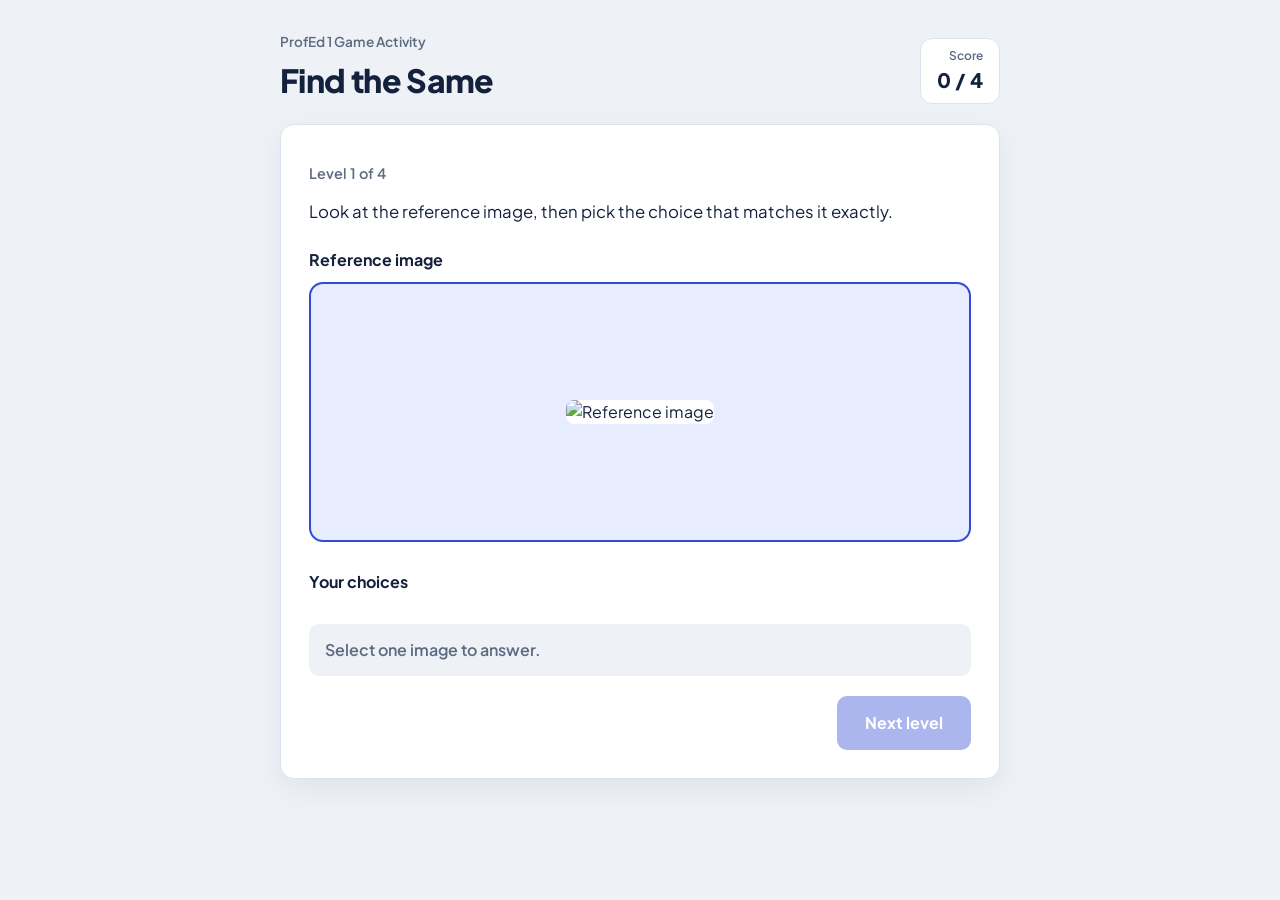
==== index.html @ 6fc79f93 "Update and rename face.html to index.html" ====
<!DOCTYPE html>
<html lang="en">
<head>
    <meta charset="UTF-8">
    <meta name="viewport" content="width=device-width, initial-scale=1.0">
    <title>Learn & Approach</title>

    <link rel="preconnect" href="https://fonts.googleapis.com">
    <link rel="preconnect" href="https://fonts.gstatic.com" crossorigin>
    <link href="https://fonts.googleapis.com/css2?family=Plus+Jakarta+Sans:wght@400;500;600;700;800&display=swap" rel="stylesheet">
    <link rel="stylesheet" href="style.css">
</head>

<body>
    <main class="app">

        <header class="topbar">
            <div>
                <p class="course">ProfEd 1 Game Activity</p>
                <h1>Find the Same</h1>
            </div>
            <div class="score-box" aria-live="polite">
                <span class="score-label">Score</span>
                <span class="score-value"><span id="score">0</span> / <span id="total">4</span></span>
            </div>
        </header>

        <!-- GAME SCREEN -->
        <section id="gameScreen" class="card">

            <div class="progress" id="progress" aria-label="Level progress"></div>
            <p class="level-text">Level <span id="levelNumber">1</span> of <span id="levelTotal">4</span></p>

            <p class="instruction">Look at the reference image, then pick the choice that matches it exactly.</p>

            <div class="reference">
                <h2>Reference image</h2>
                <div class="reference-frame">
                    <img id="referenceImage" src="" alt="Reference image">
                </div>
            </div>

            <div class="choices-head">
                <h2>Your choices</h2>
            </div>
            <div class="choices" id="choices"></div>

            <div id="feedback" class="feedback" role="status" aria-live="polite">
                Select one image to answer.
            </div>

            <div class="actions">
                <button id="nextBtn" class="btn btn-primary" type="button" disabled>Next level</button>
            </div>
        </section>

        <!-- RESULT SCREEN -->
        <section id="resultScreen" class="card result hidden">
            <p class="result-label">Game complete</p>
            <h2 class="result-score"><span id="finalScore">0</span> / <span id="finalTotal">4</span></h2>
            <p id="resultMessage" class="result-message"></p>

            <div class="actions actions-center">
                <a id="activityLink" class="btn btn-primary" href="#">Continue to activity questions</a>
                <button id="restartBtn" class="btn btn-ghost" type="button">Play again</button>
            </div>
        </section>

    </main>

    <script src="script.js"></script>
</body>
</html>
---- style.css ----
:root {
    --bg: #eef1f6;
    --surface: #ffffff;
    --ink: #14213d;
    --muted: #5d6b82;
    --line: #dde3ee;
    --accent: #2f4bd8;
    --accent-dark: #2339b0;
    --accent-soft: #e8ecff;
    --good: #12805c;
    --good-soft: #e4f6ef;
    --bad: #c23a3a;
    --bad-soft: #fdeaea;
    --radius: 14px;
}

* {
    box-sizing: border-box;
}

body {
    margin: 0;
    min-height: 100vh;
    font-family: "Plus Jakarta Sans", "Segoe UI", Arial, sans-serif;
    background: var(--bg);
    color: var(--ink);
    line-height: 1.5;
}

.app {
    max-width: 760px;
    margin: 0 auto;
    padding: 32px 20px 56px;
}

.hidden {
    display: none !important;
}

/* Top bar */
.topbar {
    display: flex;
    justify-content: space-between;
    align-items: flex-end;
    gap: 16px;
    margin-bottom: 20px;
}

.course {
    margin: 0 0 4px;
    font-size: 0.85rem;
    font-weight: 600;
    color: var(--muted);
}

h1 {
    margin: 0;
    font-size: 2rem;
    font-weight: 800;
    letter-spacing: -0.02em;
}

h2 {
    margin: 0 0 10px;
    font-size: 1rem;
    font-weight: 700;
}

.score-box {
    display: flex;
    flex-direction: column;
    align-items: flex-end;
    padding: 8px 16px;
    background: var(--surface);
    border: 1px solid var(--line);
    border-radius: 12px;
}

.score-label {
    font-size: 0.75rem;
    color: var(--muted);
    font-weight: 600;
}

.score-value {
    font-size: 1.25rem;
    font-weight: 800;
}

/* Card */
.card {
    background: var(--surface);
    border: 1px solid var(--line);
    border-radius: var(--radius);
    padding: 28px;
    box-shadow: 0 10px 30px rgba(20, 33, 61, 0.06);
}

/* Progress */
.progress {
    display: flex;
    gap: 6px;
    margin-bottom: 10px;
}

.progress-step {
    flex: 1;
    height: 6px;
    border-radius: 99px;
    background: var(--line);
    transition: background 0.3s;
}

.progress-step.current {
    background: var(--accent);
}

.progress-step.done-correct {
    background: var(--good);
}

.progress-step.done-wrong {
    background: var(--bad);
}

.level-text {
    margin: 0 0 14px;
    font-size: 0.9rem;
    font-weight: 600;
    color: var(--muted);
}

.instruction {
    margin: 0 0 24px;
    font-size: 1.05rem;
}

/* Reference */
.reference {
    margin-bottom: 28px;
}

.reference-frame {
    display: flex;
    align-items: center;
    justify-content: center;
    height: 260px;
    padding: 12px;
    background: var(--accent-soft);
    border: 2px solid var(--accent);
    border-radius: var(--radius);
}

.reference-frame img {
    max-width: 100%;
    max-height: 100%;
    object-fit: contain;
    border-radius: 8px;
    background: #fff;
}

/* Choices */
.choices {
    display: grid;
    grid-template-columns: repeat(3, 1fr);
    gap: 14px;
    margin-bottom: 20px;
}

.choice {
    position: relative;
    display: flex;
    flex-direction: column;
    align-items: center;
    gap: 10px;
    padding: 12px 12px 14px;
    background: var(--surface);
    border: 2px solid var(--line);
    border-radius: var(--radius);
    font: inherit;
    color: inherit;
    cursor: pointer;
    transition: border-color 0.2s, background 0.2s, transform 0.2s;
}

.choice img {
    width: 100%;
    height: 140px;
    object-fit: contain;
    background: #fff;
    border-radius: 8px;
}

.choice-label {
    font-size: 0.9rem;
    font-weight: 700;
    color: var(--muted);
}

.choice:hover:not(:disabled) {
    border-color: var(--accent);
    transform: translateY(-3px);
}

.choice:focus-visible,
.btn:focus-visible {
    outline: 3px solid var(--accent);
    outline-offset: 3px;
}

.choice:disabled {
    cursor: default;
}

.choice.correct {
    border-color: var(--good);
    background: var(--good-soft);
}

.choice.correct .choice-label {
    color: var(--good);
}

.choice.wrong {
    border-color: var(--bad);
    background: var(--bad-soft);
}

.choice.wrong .choice-label {
    color: var(--bad);
}

.choice.faded {
    opacity: 0.55;
}

/* Feedback */
.feedback {
    padding: 14px 16px;
    border-radius: 10px;
    background: var(--bg);
    font-weight: 600;
    color: var(--muted);
}

.feedback.good {
    background: var(--good-soft);
    color: var(--good);
}

.feedback.bad {
    background: var(--bad-soft);
    color: var(--bad);
}

/* Buttons */
.actions {
    display: flex;
    justify-content: flex-end;
    gap: 12px;
    margin-top: 20px;
}

.actions-center {
    justify-content: center;
    flex-wrap: wrap;
}

.btn {
    display: inline-block;
    padding: 13px 26px;
    border: 2px solid transparent;
    border-radius: 10px;
    font: inherit;
    font-weight: 700;
    text-decoration: none;
    cursor: pointer;
    transition: background 0.2s, border-color 0.2s, opacity 0.2s;
}

.btn-primary {
    background: var(--accent);
    color: #fff;
}

.btn-primary:hover:not(:disabled) {
    background: var(--accent-dark);
}

.btn-primary:disabled {
    opacity: 0.4;
    cursor: not-allowed;
}

.btn-ghost {
    background: transparent;
    color: var(--ink);
    border-color: var(--line);
}

.btn-ghost:hover {
    border-color: var(--ink);
}

/* Result */
.result {
    text-align: center;
    padding: 48px 28px;
}

.result-label {
    margin: 0;
    font-weight: 600;
    color: var(--muted);
}

.result-score {
    margin: 8px 0 12px;
    font-size: 4rem;
    font-weight: 800;
    letter-spacing: -0.03em;
    color: var(--accent);
}

.result-message {
    max-width: 440px;
    margin: 0 auto 8px;
    font-size: 1.05rem;
}

/* Mobile */
@media (max-width: 600px) {
    .card {
        padding: 20px;
    }

    .reference-frame {
        height: 200px;
    }

    .choices {
        grid-template-columns: 1fr;
    }

    .choice {
        flex-direction: row;
        gap: 14px;
    }

    .choice img {
        width: 45%;
        height: 100px;
    }

    .actions {
        justify-content: stretch;
    }

    .actions .btn {
        width: 100%;
        text-align: center;
    }

    h1 {
        font-size: 1.6rem;
    }
}

@media (prefers-reduced-motion: reduce) {
    * {
        transition: none !important;
    }
}:root {
    --bg: #eef1f6;
    --surface: #ffffff;
    --ink: #14213d;
    --muted: #5d6b82;
    --line: #dde3ee;
    --accent: #2f4bd8;
    --accent-dark: #2339b0;
    --accent-soft: #e8ecff;
    --good: #12805c;
    --good-soft: #e4f6ef;
    --bad: #c23a3a;
    --bad-soft: #fdeaea;
    --radius: 14px;
}

* {
    box-sizing: border-box;
}

body {
    margin: 0;
    min-height: 100vh;
    font-family: "Plus Jakarta Sans", "Segoe UI", Arial, sans-serif;
    background: var(--bg);
    color: var(--ink);
    line-height: 1.5;
}

.app {
    max-width: 760px;
    margin: 0 auto;
    padding: 32px 20px 56px;
}

.hidden {
    display: none !important;
}

/* Top bar */
.topbar {
    display: flex;
    justify-content: space-between;
    align-items: flex-end;
    gap: 16px;
    margin-bottom: 20px;
}

.course {
    margin: 0 0 4px;
    font-size: 0.85rem;
    font-weight: 600;
    color: var(--muted);
}

h1 {
    margin: 0;
    font-size: 2rem;
    font-weight: 800;
    letter-spacing: -0.02em;
}

h2 {
    margin: 0 0 10px;
    font-size: 1rem;
    font-weight: 700;
}

.score-box {
    display: flex;
    flex-direction: column;
    align-items: flex-end;
    padding: 8px 16px;
    background: var(--surface);
    border: 1px solid var(--line);
    border-radius: 12px;
}

.score-label {
    font-size: 0.75rem;
    color: var(--muted);
    font-weight: 600;
}

.score-value {
    font-size: 1.25rem;
    font-weight: 800;
}

/* Card */
.card {
    background: var(--surface);
    border: 1px solid var(--line);
    border-radius: var(--radius);
    padding: 28px;
    box-shadow: 0 10px 30px rgba(20, 33, 61, 0.06);
}

/* Progress */
.progress {
    display: flex;
    gap: 6px;
    margin-bottom: 10px;
}

.progress-step {
    flex: 1;
    height: 6px;
    border-radius: 99px;
    background: var(--line);
    transition: background 0.3s;
}

.progress-step.current {
    background: var(--accent);
}

.progress-step.done-correct {
    background: var(--good);
}

.progress-step.done-wrong {
    background: var(--bad);
}

.level-text {
    margin: 0 0 14px;
    font-size: 0.9rem;
    font-weight: 600;
    color: var(--muted);
}

.instruction {
    margin: 0 0 24px;
    font-size: 1.05rem;
}

/* Reference */
.reference {
    margin-bottom: 28px;
}

.reference-frame {
    display: flex;
    align-items: center;
    justify-content: center;
    height: 260px;
    padding: 12px;
    background: var(--accent-soft);
    border: 2px solid var(--accent);
    border-radius: var(--radius);
}

.reference-frame img {
    max-width: 100%;
    max-height: 100%;
    object-fit: contain;
    border-radius: 8px;
    background: #fff;
}

/* Choices */
.choices {
    display: grid;
    grid-template-columns: repeat(3, 1fr);
    gap: 14px;
    margin-bottom: 20px;
}

.choice {
    position: relative;
    display: flex;
    flex-direction: column;
    align-items: center;
    gap: 10px;
    padding: 12px 12px 14px;
    background: var(--surface);
    border: 2px solid var(--line);
    border-radius: var(--radius);
    font: inherit;
    color: inherit;
    cursor: pointer;
    transition: border-color 0.2s, background 0.2s, transform 0.2s;
}

.choice img {
    width: 100%;
    height: 140px;
    object-fit: contain;
    background: #fff;
    border-radius: 8px;
}

.choice-label {
    font-size: 0.9rem;
    font-weight: 700;
    color: var(--muted);
}

.choice:hover:not(:disabled) {
    border-color: var(--accent);
    transform: translateY(-3px);
}

.choice:focus-visible,
.btn:focus-visible {
    outline: 3px solid var(--accent);
    outline-offset: 3px;
}

.choice:disabled {
    cursor: default;
}

.choice.correct {
    border-color: var(--good);
    background: var(--good-soft);
}

.choice.correct .choice-label {
    color: var(--good);
}

.choice.wrong {
    border-color: var(--bad);
    background: var(--bad-soft);
}

.choice.wrong .choice-label {
    color: var(--bad);
}

.choice.faded {
    opacity: 0.55;
}

/* Feedback */
.feedback {
    padding: 14px 16px;
    border-radius: 10px;
    background: var(--bg);
    font-weight: 600;
    color: var(--muted);
}

.feedback.good {
    background: var(--good-soft);
    color: var(--good);
}

.feedback.bad {
    background: var(--bad-soft);
    color: var(--bad);
}

/* Buttons */
.actions {
    display: flex;
    justify-content: flex-end;
    gap: 12px;
    margin-top: 20px;
}

.actions-center {
    justify-content: center;
    flex-wrap: wrap;
}

.btn {
    display: inline-block;
    padding: 13px 26px;
    border: 2px solid transparent;
    border-radius: 10px;
    font: inherit;
    font-weight: 700;
    text-decoration: none;
    cursor: pointer;
    transition: background 0.2s, border-color 0.2s, opacity 0.2s;
}

.btn-primary {
    background: var(--accent);
    color: #fff;
}

.btn-primary:hover:not(:disabled) {
    background: var(--accent-dark);
}

.btn-primary:disabled {
    opacity: 0.4;
    cursor: not-allowed;
}

.btn-ghost {
    background: transparent;
    color: var(--ink);
    border-color: var(--line);
}

.btn-ghost:hover {
    border-color: var(--ink);
}

/* Result */
.result {
    text-align: center;
    padding: 48px 28px;
}

.result-label {
    margin: 0;
    font-weight: 600;
    color: var(--muted);
}

.result-score {
    margin: 8px 0 12px;
    font-size: 4rem;
    font-weight: 800;
    letter-spacing: -0.03em;
    color: var(--accent);
}

.result-message {
    max-width: 440px;
    margin: 0 auto 8px;
    font-size: 1.05rem;
}

/* Mobile */
@media (max-width: 600px) {
    .card {
        padding: 20px;
    }

    .reference-frame {
        height: 200px;
    }

    .choices {
        grid-template-columns: 1fr;
    }

    .choice {
        flex-direction: row;
        gap: 14px;
    }

    .choice img {
        width: 45%;
        height: 100px;
    }

    .actions {
        justify-content: stretch;
    }

    .actions .btn {
        width: 100%;
        text-align: center;
    }

    h1 {
        font-size: 1.6rem;
    }
}

@media (prefers-reduced-motion: reduce) {
    * {
        transition: none !important;
    }
}
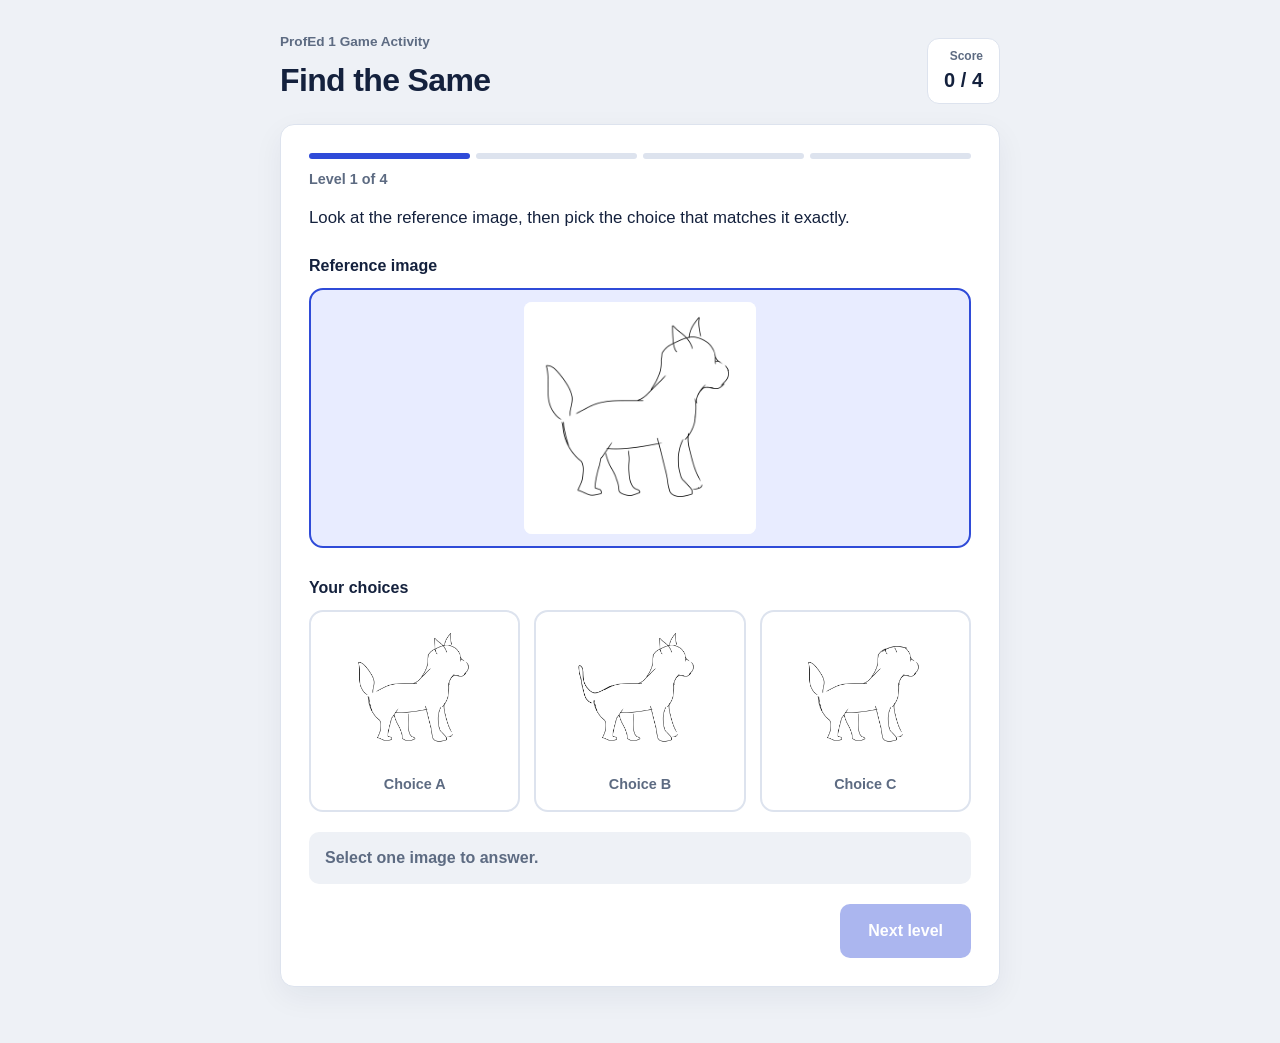
==== commit 0a8ddf00: "Update index.html" ====
--- a/index.html
+++ b/index.html
@@ -3,11 +3,11 @@
 <head>
     <meta charset="UTF-8">
     <meta name="viewport" content="width=device-width, initial-scale=1.0">
-    <title>Learn & Approach</title>
+    <title>Learn &amp; Approach</title>
 
     <link rel="preconnect" href="https://fonts.googleapis.com">
     <link rel="preconnect" href="https://fonts.gstatic.com" crossorigin>
-    <link href="https://fonts.googleapis.com/css2?family=Plus+Jakarta+Sans:wght@400;500;600;700;800&display=swap" rel="stylesheet">
+    <link href="https://fonts.googleapis.com/css2?family=Fredoka:wght@500;600;700&family=Nunito:wght@600;700;800&display=swap" rel="stylesheet">
     <link rel="stylesheet" href="style.css">
 </head>
 
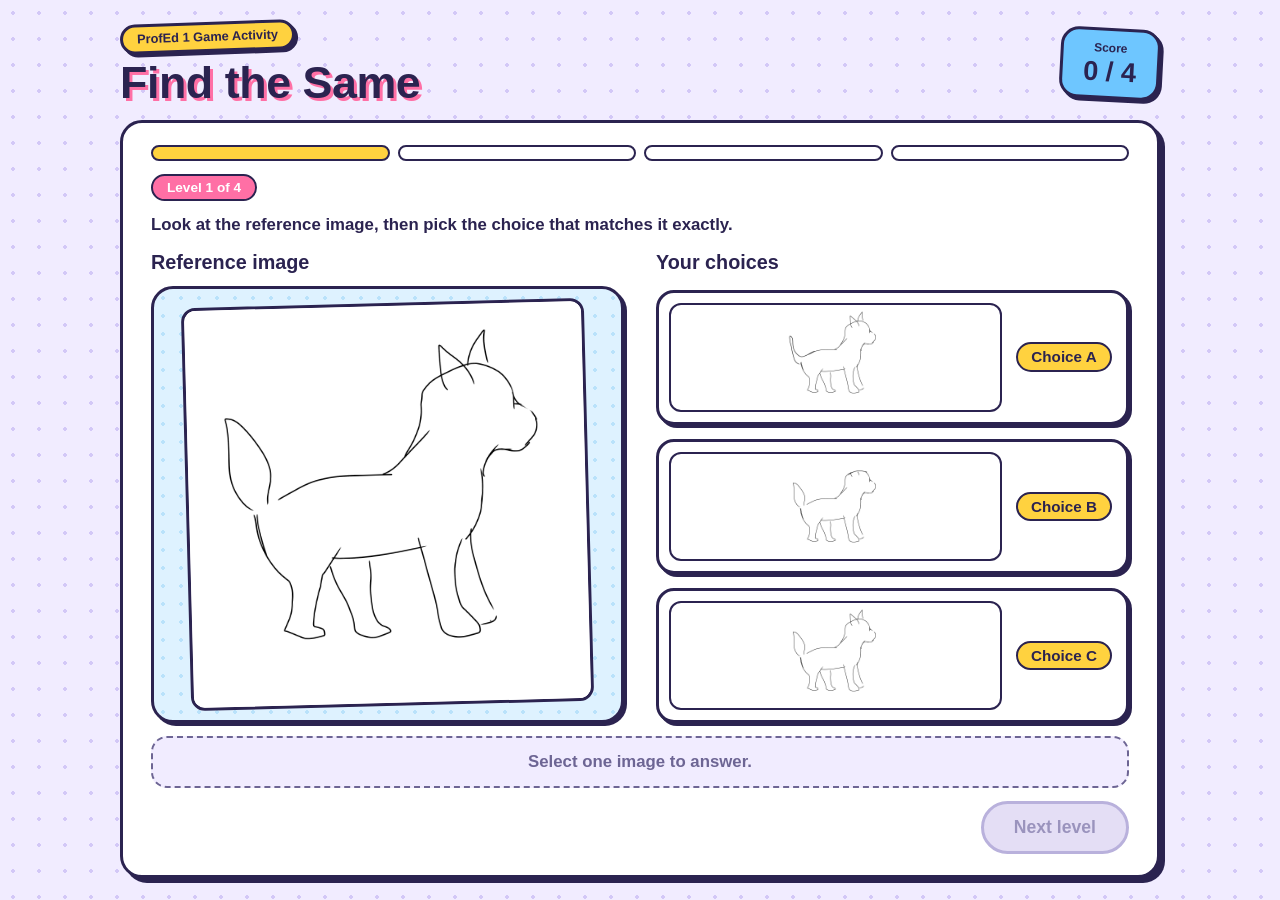
==== commit 3e1c0731: "Update index.html" ====
--- a/index.html
+++ b/index.html
@@ -1,4 +1,4 @@
-<!DOCTYPE html>
+<!doctype html>
 <html lang="en">
 <head>
     <meta charset="UTF-8">
--- a/style.css
+++ b/style.css
@@ -1,210 +1,312 @@
 :root {
-    --bg: #eef1f6;
+    --bg: #f1ecff;
     --surface: #ffffff;
-    --ink: #14213d;
-    --muted: #5d6b82;
-    --line: #dde3ee;
-    --accent: #2f4bd8;
-    --accent-dark: #2339b0;
-    --accent-soft: #e8ecff;
-    --good: #12805c;
-    --good-soft: #e4f6ef;
-    --bad: #c23a3a;
-    --bad-soft: #fdeaea;
-    --radius: 14px;
+    --ink: #2b2350;
+    --muted: #6d6594;
+    --pink: #ff6fa5;
+    --yellow: #ffd23f;
+    --mint: #5ee0b0;
+    --sky: #6ec6ff;
+    --coral: #ff6b6b;
+    --mint-soft: #d9f8ec;
+    --coral-soft: #ffe1e1;
+    --sky-soft: #def2ff;
+    --border: 3px solid var(--ink);
+    --shadow: 5px 5px 0 var(--ink);
+    --shadow-small: 3px 3px 0 var(--ink);
+    --radius: 22px;
 }
 
 * {
     box-sizing: border-box;
 }
 
+html {
+    height: 100%;
+}
+
 body {
     margin: 0;
-    min-height: 100vh;
-    font-family: "Plus Jakarta Sans", "Segoe UI", Arial, sans-serif;
-    background: var(--bg);
+    height: 100vh;
+    height: 100dvh;
+    overflow: hidden;
+    font-family: "Nunito", "Segoe UI", Arial, sans-serif;
+    font-weight: 600;
     color: var(--ink);
-    line-height: 1.5;
+    line-height: 1.4;
+    background-color: var(--bg);
+    background-image: radial-gradient(#d3c8f7 2px, transparent 2px);
+    background-size: 26px 26px;
 }
 
 .app {
-    max-width: 760px;
+    height: 100%;
+    max-width: 1080px;
     margin: 0 auto;
-    padding: 32px 20px 56px;
+    padding: clamp(10px, 2.4vh, 26px) 20px;
+    display: flex;
+    flex-direction: column;
+    gap: clamp(8px, 1.8vh, 18px);
 }
 
 .hidden {
     display: none !important;
 }
 
-/* Top bar */
+/* ---------- Top bar ---------- */
 .topbar {
+    flex: none;
     display: flex;
     justify-content: space-between;
-    align-items: flex-end;
+    align-items: center;
     gap: 16px;
-    margin-bottom: 20px;
 }
 
 .course {
-    margin: 0 0 4px;
-    font-size: 0.85rem;
-    font-weight: 600;
-    color: var(--muted);
+    display: inline-block;
+    margin: 0 0 clamp(4px, 1vh, 8px);
+    padding: 3px 14px;
+    background: var(--yellow);
+    border: var(--border);
+    border-radius: 99px;
+    box-shadow: var(--shadow-small);
+    font-size: 0.8rem;
+    font-weight: 800;
+    transform: rotate(-2deg);
 }
 
 h1 {
     margin: 0;
-    font-size: 2rem;
-    font-weight: 800;
-    letter-spacing: -0.02em;
+    font-family: "Fredoka", "Nunito", sans-serif;
+    font-size: clamp(1.9rem, 5.2vh, 2.8rem);
+    font-weight: 700;
+    line-height: 1;
+    letter-spacing: -0.01em;
+    color: var(--ink);
+    text-shadow: 3px 3px 0 var(--pink);
 }
 
 h2 {
-    margin: 0 0 10px;
-    font-size: 1rem;
-    font-weight: 700;
+    margin: 0 0 clamp(5px, 1vh, 10px);
+    font-family: "Fredoka", "Nunito", sans-serif;
+    font-size: clamp(1rem, 2.2vh, 1.25rem);
+    font-weight: 600;
 }
 
 .score-box {
     display: flex;
     flex-direction: column;
-    align-items: flex-end;
-    padding: 8px 16px;
-    background: var(--surface);
-    border: 1px solid var(--line);
-    border-radius: 12px;
+    align-items: center;
+    min-width: 100px;
+    padding: clamp(5px, 1vh, 10px) 18px;
+    background: var(--sky);
+    border: var(--border);
+    border-radius: 18px;
+    box-shadow: var(--shadow-small);
+    transform: rotate(3deg);
 }
 
 .score-label {
     font-size: 0.75rem;
-    color: var(--muted);
-    font-weight: 600;
+    font-weight: 800;
 }
 
 .score-value {
-    font-size: 1.25rem;
-    font-weight: 800;
-}
-
-/* Card */
+    font-family: "Fredoka", "Nunito", sans-serif;
+    font-size: clamp(1.3rem, 3.2vh, 1.7rem);
+    font-weight: 700;
+    line-height: 1.1;
+}
+
+/* ---------- Card ---------- */
 .card {
+    min-height: 0;
+    padding: clamp(12px, 2.4vh, 26px) clamp(16px, 2.4vw, 28px);
     background: var(--surface);
-    border: 1px solid var(--line);
+    border: var(--border);
     border-radius: var(--radius);
-    padding: 28px;
-    box-shadow: 0 10px 30px rgba(20, 33, 61, 0.06);
-}
-
-/* Progress */
+    box-shadow: var(--shadow);
+}
+
+/* ---------- Game screen layout ----------
+   Desktop: reference picture on the LEFT, the 3 choices on the RIGHT.
+   Rows: progress / level / instruction / headings / pictures / feedback / button */
+#gameScreen {
+    flex: 1;
+    display: grid;
+    grid-template-columns: minmax(0, 1fr) minmax(0, 1fr);
+    grid-template-rows: auto auto auto auto minmax(0, 1fr) auto auto;
+    column-gap: clamp(16px, 2.6vw, 32px);
+    row-gap: clamp(6px, 1.4vh, 14px);
+}
+
+/* ---------- Progress ---------- */
 .progress {
-    display: flex;
-    gap: 6px;
-    margin-bottom: 10px;
+    grid-column: 1 / -1;
+    grid-row: 1;
+    display: flex;
+    gap: 8px;
 }
 
 .progress-step {
     flex: 1;
-    height: 6px;
+    height: clamp(11px, 1.9vh, 16px);
+    background: #fff;
+    border: 2.5px solid var(--ink);
     border-radius: 99px;
-    background: var(--line);
     transition: background 0.3s;
 }
 
 .progress-step.current {
-    background: var(--accent);
+    background: var(--yellow);
 }
 
 .progress-step.done-correct {
-    background: var(--good);
+    background: var(--mint);
 }
 
 .progress-step.done-wrong {
-    background: var(--bad);
+    background: var(--coral);
 }
 
 .level-text {
-    margin: 0 0 14px;
-    font-size: 0.9rem;
-    font-weight: 600;
-    color: var(--muted);
+    grid-column: 1 / -1;
+    grid-row: 2;
+    justify-self: start;
+    margin: 0;
+    padding: 2px 14px;
+    background: var(--pink);
+    border: 2.5px solid var(--ink);
+    border-radius: 99px;
+    font-size: 0.85rem;
+    font-weight: 800;
+    color: #fff;
 }
 
 .instruction {
-    margin: 0 0 24px;
-    font-size: 1.05rem;
-}
-
-/* Reference */
+    grid-column: 1 / -1;
+    grid-row: 3;
+    margin: 0;
+    font-size: clamp(0.9rem, 2vh, 1.05rem);
+    font-weight: 700;
+}
+
+/* ---------- Reference ---------- */
 .reference {
-    margin-bottom: 28px;
+    grid-column: 1;
+    grid-row: 4 / span 2;
+    display: flex;
+    flex-direction: column;
+    min-height: 0;
+    margin: 0;
 }
 
 .reference-frame {
+    flex: 1;
+    min-height: 0;
     display: flex;
     align-items: center;
     justify-content: center;
-    height: 260px;
-    padding: 12px;
-    background: var(--accent-soft);
-    border: 2px solid var(--accent);
+    padding: clamp(8px, 1.6vh, 14px);
+    background: var(--sky-soft);
+    background-image: radial-gradient(#b9e2fb 2px, transparent 2px);
+    background-size: 18px 18px;
+    border: var(--border);
     border-radius: var(--radius);
+    box-shadow: var(--shadow-small);
 }
 
 .reference-frame img {
     max-width: 100%;
     max-height: 100%;
     object-fit: contain;
-    border-radius: 8px;
     background: #fff;
-}
-
-/* Choices */
+    border: 3px solid var(--ink);
+    border-radius: 14px;
+    transform: rotate(-1.5deg);
+}
+
+/* ---------- Choices ---------- */
+.choices-head {
+    grid-column: 2;
+    grid-row: 4;
+}
+
+.choices-head h2 {
+    margin-bottom: 0;
+}
+
 .choices {
+    grid-column: 2;
+    grid-row: 5;
+    min-height: 0;
     display: grid;
-    grid-template-columns: repeat(3, 1fr);
+    grid-template-columns: minmax(0, 1fr);
+    grid-template-rows: repeat(3, minmax(0, 1fr));
+    gap: clamp(8px, 1.6vh, 16px);
+}
+
+.choice {
+    min-height: 0;
+    display: flex;
+    flex-direction: row;
+    align-items: stretch;
     gap: 14px;
-    margin-bottom: 20px;
-}
-
-.choice {
-    position: relative;
-    display: flex;
-    flex-direction: column;
-    align-items: center;
-    gap: 10px;
-    padding: 12px 12px 14px;
+    padding: clamp(6px, 1.2vh, 10px) 14px clamp(6px, 1.2vh, 10px) clamp(6px, 1.2vh, 10px);
     background: var(--surface);
-    border: 2px solid var(--line);
-    border-radius: var(--radius);
+    border: var(--border);
+    border-radius: 18px;
+    box-shadow: var(--shadow-small);
     font: inherit;
     color: inherit;
     cursor: pointer;
-    transition: border-color 0.2s, background 0.2s, transform 0.2s;
+    transition: transform 0.15s, box-shadow 0.15s, background 0.2s;
 }
 
 .choice img {
-    width: 100%;
-    height: 140px;
+    flex: 1;
+    min-width: 0;
+    width: auto;
+    height: 100%;
+    max-height: 100%;
     object-fit: contain;
     background: #fff;
-    border-radius: 8px;
+    border: 2.5px solid var(--ink);
+    border-radius: 12px;
 }
 
 .choice-label {
-    font-size: 0.9rem;
-    font-weight: 700;
-    color: var(--muted);
-}
+    align-self: center;
+    width: 96px;
+    flex: none;
+    padding: 2px 10px;
+    background: var(--yellow);
+    border: 2.5px solid var(--ink);
+    border-radius: 99px;
+    font-family: "Fredoka", "Nunito", sans-serif;
+    font-size: 0.95rem;
+    font-weight: 600;
+    text-align: center;
+    white-space: nowrap;
+}
+
+.choice:nth-child(1):hover:not(:disabled) { transform: translate(-2px, -3px) rotate(-1deg); }
+.choice:nth-child(2):hover:not(:disabled) { transform: translate(-2px, -3px) rotate(0.8deg); }
+.choice:nth-child(3):hover:not(:disabled) { transform: translate(-2px, -3px) rotate(-0.6deg); }
 
 .choice:hover:not(:disabled) {
-    border-color: var(--accent);
-    transform: translateY(-3px);
+    box-shadow: 6px 7px 0 var(--ink);
+    background: #fff8d6;
+}
+
+.choice:active:not(:disabled) {
+    transform: translate(3px, 3px);
+    box-shadow: 0 0 0 var(--ink);
 }
 
 .choice:focus-visible,
 .btn:focus-visible {
-    outline: 3px solid var(--accent);
+    outline: 4px solid var(--pink);
     outline-offset: 3px;
 }
 
@@ -213,52 +315,79 @@
 }
 
 .choice.correct {
-    border-color: var(--good);
-    background: var(--good-soft);
+    background: var(--mint-soft);
+    box-shadow: 5px 5px 0 #0f9b6a;
+    border-color: #0f9b6a;
+    animation: pop 0.4s ease;
 }
 
 .choice.correct .choice-label {
-    color: var(--good);
+    background: var(--mint);
 }
 
 .choice.wrong {
-    border-color: var(--bad);
-    background: var(--bad-soft);
+    background: var(--coral-soft);
+    box-shadow: 5px 5px 0 #c73c3c;
+    border-color: #c73c3c;
+    animation: shake 0.4s ease;
 }
 
 .choice.wrong .choice-label {
-    color: var(--bad);
+    background: var(--coral);
+    color: #fff;
 }
 
 .choice.faded {
-    opacity: 0.55;
-}
-
-/* Feedback */
+    opacity: 0.5;
+    box-shadow: none;
+}
+
+@keyframes pop {
+    0%   { transform: scale(1); }
+    50%  { transform: scale(1.05); }
+    100% { transform: scale(1); }
+}
+
+@keyframes shake {
+    0%, 100% { transform: translateX(0); }
+    25%      { transform: translateX(-7px); }
+    75%      { transform: translateX(7px); }
+}
+
+/* ---------- Feedback ---------- */
 .feedback {
-    padding: 14px 16px;
-    border-radius: 10px;
+    grid-column: 1 / -1;
+    grid-row: 6;
+    padding: clamp(7px, 1.4vh, 13px) 18px;
     background: var(--bg);
-    font-weight: 600;
+    border: 2.5px dashed var(--muted);
+    border-radius: 16px;
+    font-size: clamp(0.9rem, 1.9vh, 1.05rem);
+    font-weight: 800;
     color: var(--muted);
+    text-align: center;
 }
 
 .feedback.good {
-    background: var(--good-soft);
-    color: var(--good);
+    background: var(--mint-soft);
+    border: 2.5px solid #0f9b6a;
+    color: #0b7a54;
 }
 
 .feedback.bad {
-    background: var(--bad-soft);
-    color: var(--bad);
-}
-
-/* Buttons */
+    background: var(--coral-soft);
+    border: 2.5px solid #c73c3c;
+    color: #b02f2f;
+}
+
+/* ---------- Buttons ---------- */
 .actions {
+    grid-column: 1 / -1;
+    grid-row: 7;
     display: flex;
     justify-content: flex-end;
-    gap: 12px;
-    margin-top: 20px;
+    gap: 14px;
+    margin: 0;
 }
 
 .actions-center {
@@ -268,92 +397,178 @@
 
 .btn {
     display: inline-block;
-    padding: 13px 26px;
-    border: 2px solid transparent;
-    border-radius: 10px;
-    font: inherit;
-    font-weight: 700;
+    padding: clamp(8px, 1.5vh, 13px) 30px;
+    border: var(--border);
+    border-radius: 99px;
+    box-shadow: var(--shadow-small);
+    font-family: "Fredoka", "Nunito", sans-serif;
+    font-size: clamp(0.95rem, 2vh, 1.1rem);
+    font-weight: 600;
     text-decoration: none;
     cursor: pointer;
-    transition: background 0.2s, border-color 0.2s, opacity 0.2s;
+    transition: transform 0.12s, box-shadow 0.12s, opacity 0.2s;
+}
+
+.btn:hover:not(:disabled) {
+    transform: translate(-2px, -3px);
+    box-shadow: 5px 6px 0 var(--ink);
+}
+
+.btn:active:not(:disabled) {
+    transform: translate(3px, 3px);
+    box-shadow: 0 0 0 var(--ink);
 }
 
 .btn-primary {
-    background: var(--accent);
+    background: var(--pink);
     color: #fff;
-}
-
-.btn-primary:hover:not(:disabled) {
-    background: var(--accent-dark);
+    text-shadow: 1px 1px 0 var(--ink);
 }
 
 .btn-primary:disabled {
-    opacity: 0.4;
+    background: #e4def5;
+    color: #9a93bd;
+    border-color: #b9b1dc;
+    box-shadow: none;
+    text-shadow: none;
     cursor: not-allowed;
 }
 
 .btn-ghost {
-    background: transparent;
+    background: var(--yellow);
     color: var(--ink);
-    border-color: var(--line);
-}
-
-.btn-ghost:hover {
-    border-color: var(--ink);
-}
-
-/* Result */
+}
+
+/* ---------- Result ---------- */
 .result {
+    flex: 1;
+    display: flex;
+    flex-direction: column;
+    align-items: center;
+    justify-content: center;
+    padding: 20px 28px;
     text-align: center;
-    padding: 48px 28px;
 }
 
 .result-label {
+    display: inline-block;
     margin: 0;
-    font-weight: 600;
-    color: var(--muted);
+    padding: 4px 18px;
+    background: var(--mint);
+    border: var(--border);
+    border-radius: 99px;
+    box-shadow: var(--shadow-small);
+    font-weight: 800;
+    transform: rotate(-2deg);
 }
 
 .result-score {
-    margin: 8px 0 12px;
-    font-size: 4rem;
-    font-weight: 800;
-    letter-spacing: -0.03em;
-    color: var(--accent);
+    margin: clamp(10px, 2.4vh, 18px) 0;
+    font-size: clamp(3.5rem, 14vh, 5.5rem);
+    line-height: 1;
+    color: var(--pink);
+    -webkit-text-stroke: 3px var(--ink);
+    text-shadow: 5px 5px 0 var(--ink);
+    animation: pop 0.6s ease;
 }
 
 .result-message {
     max-width: 440px;
-    margin: 0 auto 8px;
-    font-size: 1.05rem;
-}
-
-/* Mobile */
-@media (max-width: 600px) {
+    margin: 0 auto clamp(8px, 1.6vh, 14px);
+    font-size: clamp(1rem, 2.4vh, 1.15rem);
+    font-weight: 700;
+}
+
+/* ---------- Short laptop screens ---------- */
+@media (max-height: 720px) and (min-width: 701px) {
+    .course {
+        display: none;
+    }
+
+    .score-box {
+        min-width: 86px;
+        padding: 3px 14px;
+    }
+
+    .choice-label {
+        width: 84px;
+        font-size: 0.85rem;
+    }
+}
+
+/* ---------- Mobile: one column, 3 small choices side by side ---------- */
+@media (max-width: 700px) {
+    .app {
+        padding: 10px 12px;
+    }
+
+    h1 {
+        font-size: clamp(1.6rem, 4.6vh, 2rem);
+        text-shadow: 2px 2px 0 var(--pink);
+    }
+
+    .score-box {
+        min-width: 84px;
+        padding: 3px 12px;
+    }
+
     .card {
-        padding: 20px;
-    }
-
-    .reference-frame {
-        height: 200px;
+        padding: 12px;
+    }
+
+    #gameScreen {
+        grid-template-columns: minmax(0, 1fr);
+        grid-template-rows: auto auto auto minmax(0, 1.15fr) auto minmax(0, 1fr) auto auto;
+    }
+
+    .reference {
+        grid-column: 1;
+        grid-row: 4;
+    }
+
+    .reference h2 {
+        display: none;
+    }
+
+    .choices-head {
+        grid-column: 1;
+        grid-row: 5;
     }
 
     .choices {
-        grid-template-columns: 1fr;
+        grid-column: 1;
+        grid-row: 6;
+        grid-template-columns: repeat(3, minmax(0, 1fr));
+        grid-template-rows: minmax(0, 1fr);
+        gap: 8px;
     }
 
     .choice {
-        flex-direction: row;
-        gap: 14px;
+        flex-direction: column;
+        align-items: center;
+        gap: 6px;
+        padding: 6px;
     }
 
     .choice img {
-        width: 45%;
-        height: 100px;
+        flex: 1 1 0;
+        width: 100%;
+        height: auto;
+        min-height: 0;
+    }
+
+    .choice-label {
+        width: auto;
+        padding: 1px 10px;
+        font-size: 0.8rem;
+    }
+
+    .feedback {
+        grid-row: 7;
     }
 
     .actions {
-        justify-content: stretch;
+        grid-row: 8;
     }
 
     .actions .btn {
@@ -361,385 +576,42 @@
         text-align: center;
     }
 
-    h1 {
-        font-size: 1.6rem;
+    .result-score {
+        font-size: clamp(3.2rem, 12vh, 4.5rem);
+    }
+}
+
+/* ---------- Very short screens: allow scrolling as a safety net ---------- */
+@media (max-height: 500px) {
+    body {
+        height: auto;
+        min-height: 100vh;
+        overflow-y: auto;
+    }
+
+    .app {
+        height: auto;
+        min-height: 100vh;
+    }
+
+    .reference-frame {
+        min-height: 200px;
+    }
+
+    .choices {
+        grid-template-rows: repeat(3, minmax(90px, 1fr));
+    }
+}
+
+@media (max-height: 500px) and (max-width: 700px) {
+    .choices {
+        grid-template-rows: minmax(110px, 1fr);
     }
 }
 
 @media (prefers-reduced-motion: reduce) {
     * {
         transition: none !important;
-    }
-}:root {
-    --bg: #eef1f6;
-    --surface: #ffffff;
-    --ink: #14213d;
-    --muted: #5d6b82;
-    --line: #dde3ee;
-    --accent: #2f4bd8;
-    --accent-dark: #2339b0;
-    --accent-soft: #e8ecff;
-    --good: #12805c;
-    --good-soft: #e4f6ef;
-    --bad: #c23a3a;
-    --bad-soft: #fdeaea;
-    --radius: 14px;
-}
-
-* {
-    box-sizing: border-box;
-}
-
-body {
-    margin: 0;
-    min-height: 100vh;
-    font-family: "Plus Jakarta Sans", "Segoe UI", Arial, sans-serif;
-    background: var(--bg);
-    color: var(--ink);
-    line-height: 1.5;
-}
-
-.app {
-    max-width: 760px;
-    margin: 0 auto;
-    padding: 32px 20px 56px;
-}
-
-.hidden {
-    display: none !important;
-}
-
-/* Top bar */
-.topbar {
-    display: flex;
-    justify-content: space-between;
-    align-items: flex-end;
-    gap: 16px;
-    margin-bottom: 20px;
-}
-
-.course {
-    margin: 0 0 4px;
-    font-size: 0.85rem;
-    font-weight: 600;
-    color: var(--muted);
-}
-
-h1 {
-    margin: 0;
-    font-size: 2rem;
-    font-weight: 800;
-    letter-spacing: -0.02em;
-}
-
-h2 {
-    margin: 0 0 10px;
-    font-size: 1rem;
-    font-weight: 700;
-}
-
-.score-box {
-    display: flex;
-    flex-direction: column;
-    align-items: flex-end;
-    padding: 8px 16px;
-    background: var(--surface);
-    border: 1px solid var(--line);
-    border-radius: 12px;
-}
-
-.score-label {
-    font-size: 0.75rem;
-    color: var(--muted);
-    font-weight: 600;
-}
-
-.score-value {
-    font-size: 1.25rem;
-    font-weight: 800;
-}
-
-/* Card */
-.card {
-    background: var(--surface);
-    border: 1px solid var(--line);
-    border-radius: var(--radius);
-    padding: 28px;
-    box-shadow: 0 10px 30px rgba(20, 33, 61, 0.06);
-}
-
-/* Progress */
-.progress {
-    display: flex;
-    gap: 6px;
-    margin-bottom: 10px;
-}
-
-.progress-step {
-    flex: 1;
-    height: 6px;
-    border-radius: 99px;
-    background: var(--line);
-    transition: background 0.3s;
-}
-
-.progress-step.current {
-    background: var(--accent);
-}
-
-.progress-step.done-correct {
-    background: var(--good);
-}
-
-.progress-step.done-wrong {
-    background: var(--bad);
-}
-
-.level-text {
-    margin: 0 0 14px;
-    font-size: 0.9rem;
-    font-weight: 600;
-    color: var(--muted);
-}
-
-.instruction {
-    margin: 0 0 24px;
-    font-size: 1.05rem;
-}
-
-/* Reference */
-.reference {
-    margin-bottom: 28px;
-}
-
-.reference-frame {
-    display: flex;
-    align-items: center;
-    justify-content: center;
-    height: 260px;
-    padding: 12px;
-    background: var(--accent-soft);
-    border: 2px solid var(--accent);
-    border-radius: var(--radius);
-}
-
-.reference-frame img {
-    max-width: 100%;
-    max-height: 100%;
-    object-fit: contain;
-    border-radius: 8px;
-    background: #fff;
-}
-
-/* Choices */
-.choices {
-    display: grid;
-    grid-template-columns: repeat(3, 1fr);
-    gap: 14px;
-    margin-bottom: 20px;
-}
-
-.choice {
-    position: relative;
-    display: flex;
-    flex-direction: column;
-    align-items: center;
-    gap: 10px;
-    padding: 12px 12px 14px;
-    background: var(--surface);
-    border: 2px solid var(--line);
-    border-radius: var(--radius);
-    font: inherit;
-    color: inherit;
-    cursor: pointer;
-    transition: border-color 0.2s, background 0.2s, transform 0.2s;
-}
-
-.choice img {
-    width: 100%;
-    height: 140px;
-    object-fit: contain;
-    background: #fff;
-    border-radius: 8px;
-}
-
-.choice-label {
-    font-size: 0.9rem;
-    font-weight: 700;
-    color: var(--muted);
-}
-
-.choice:hover:not(:disabled) {
-    border-color: var(--accent);
-    transform: translateY(-3px);
-}
-
-.choice:focus-visible,
-.btn:focus-visible {
-    outline: 3px solid var(--accent);
-    outline-offset: 3px;
-}
-
-.choice:disabled {
-    cursor: default;
-}
-
-.choice.correct {
-    border-color: var(--good);
-    background: var(--good-soft);
-}
-
-.choice.correct .choice-label {
-    color: var(--good);
-}
-
-.choice.wrong {
-    border-color: var(--bad);
-    background: var(--bad-soft);
-}
-
-.choice.wrong .choice-label {
-    color: var(--bad);
-}
-
-.choice.faded {
-    opacity: 0.55;
-}
-
-/* Feedback */
-.feedback {
-    padding: 14px 16px;
-    border-radius: 10px;
-    background: var(--bg);
-    font-weight: 600;
-    color: var(--muted);
-}
-
-.feedback.good {
-    background: var(--good-soft);
-    color: var(--good);
-}
-
-.feedback.bad {
-    background: var(--bad-soft);
-    color: var(--bad);
-}
-
-/* Buttons */
-.actions {
-    display: flex;
-    justify-content: flex-end;
-    gap: 12px;
-    margin-top: 20px;
-}
-
-.actions-center {
-    justify-content: center;
-    flex-wrap: wrap;
-}
-
-.btn {
-    display: inline-block;
-    padding: 13px 26px;
-    border: 2px solid transparent;
-    border-radius: 10px;
-    font: inherit;
-    font-weight: 700;
-    text-decoration: none;
-    cursor: pointer;
-    transition: background 0.2s, border-color 0.2s, opacity 0.2s;
-}
-
-.btn-primary {
-    background: var(--accent);
-    color: #fff;
-}
-
-.btn-primary:hover:not(:disabled) {
-    background: var(--accent-dark);
-}
-
-.btn-primary:disabled {
-    opacity: 0.4;
-    cursor: not-allowed;
-}
-
-.btn-ghost {
-    background: transparent;
-    color: var(--ink);
-    border-color: var(--line);
-}
-
-.btn-ghost:hover {
-    border-color: var(--ink);
-}
-
-/* Result */
-.result {
-    text-align: center;
-    padding: 48px 28px;
-}
-
-.result-label {
-    margin: 0;
-    font-weight: 600;
-    color: var(--muted);
-}
-
-.result-score {
-    margin: 8px 0 12px;
-    font-size: 4rem;
-    font-weight: 800;
-    letter-spacing: -0.03em;
-    color: var(--accent);
-}
-
-.result-message {
-    max-width: 440px;
-    margin: 0 auto 8px;
-    font-size: 1.05rem;
-}
-
-/* Mobile */
-@media (max-width: 600px) {
-    .card {
-        padding: 20px;
-    }
-
-    .reference-frame {
-        height: 200px;
-    }
-
-    .choices {
-        grid-template-columns: 1fr;
-    }
-
-    .choice {
-        flex-direction: row;
-        gap: 14px;
-    }
-
-    .choice img {
-        width: 45%;
-        height: 100px;
-    }
-
-    .actions {
-        justify-content: stretch;
-    }
-
-    .actions .btn {
-        width: 100%;
-        text-align: center;
-    }
-
-    h1 {
-        font-size: 1.6rem;
-    }
-}
-
-@media (prefers-reduced-motion: reduce) {
-    * {
-        transition: none !important;
-    }
-}
+        animation: none !important;
+    }
+}
